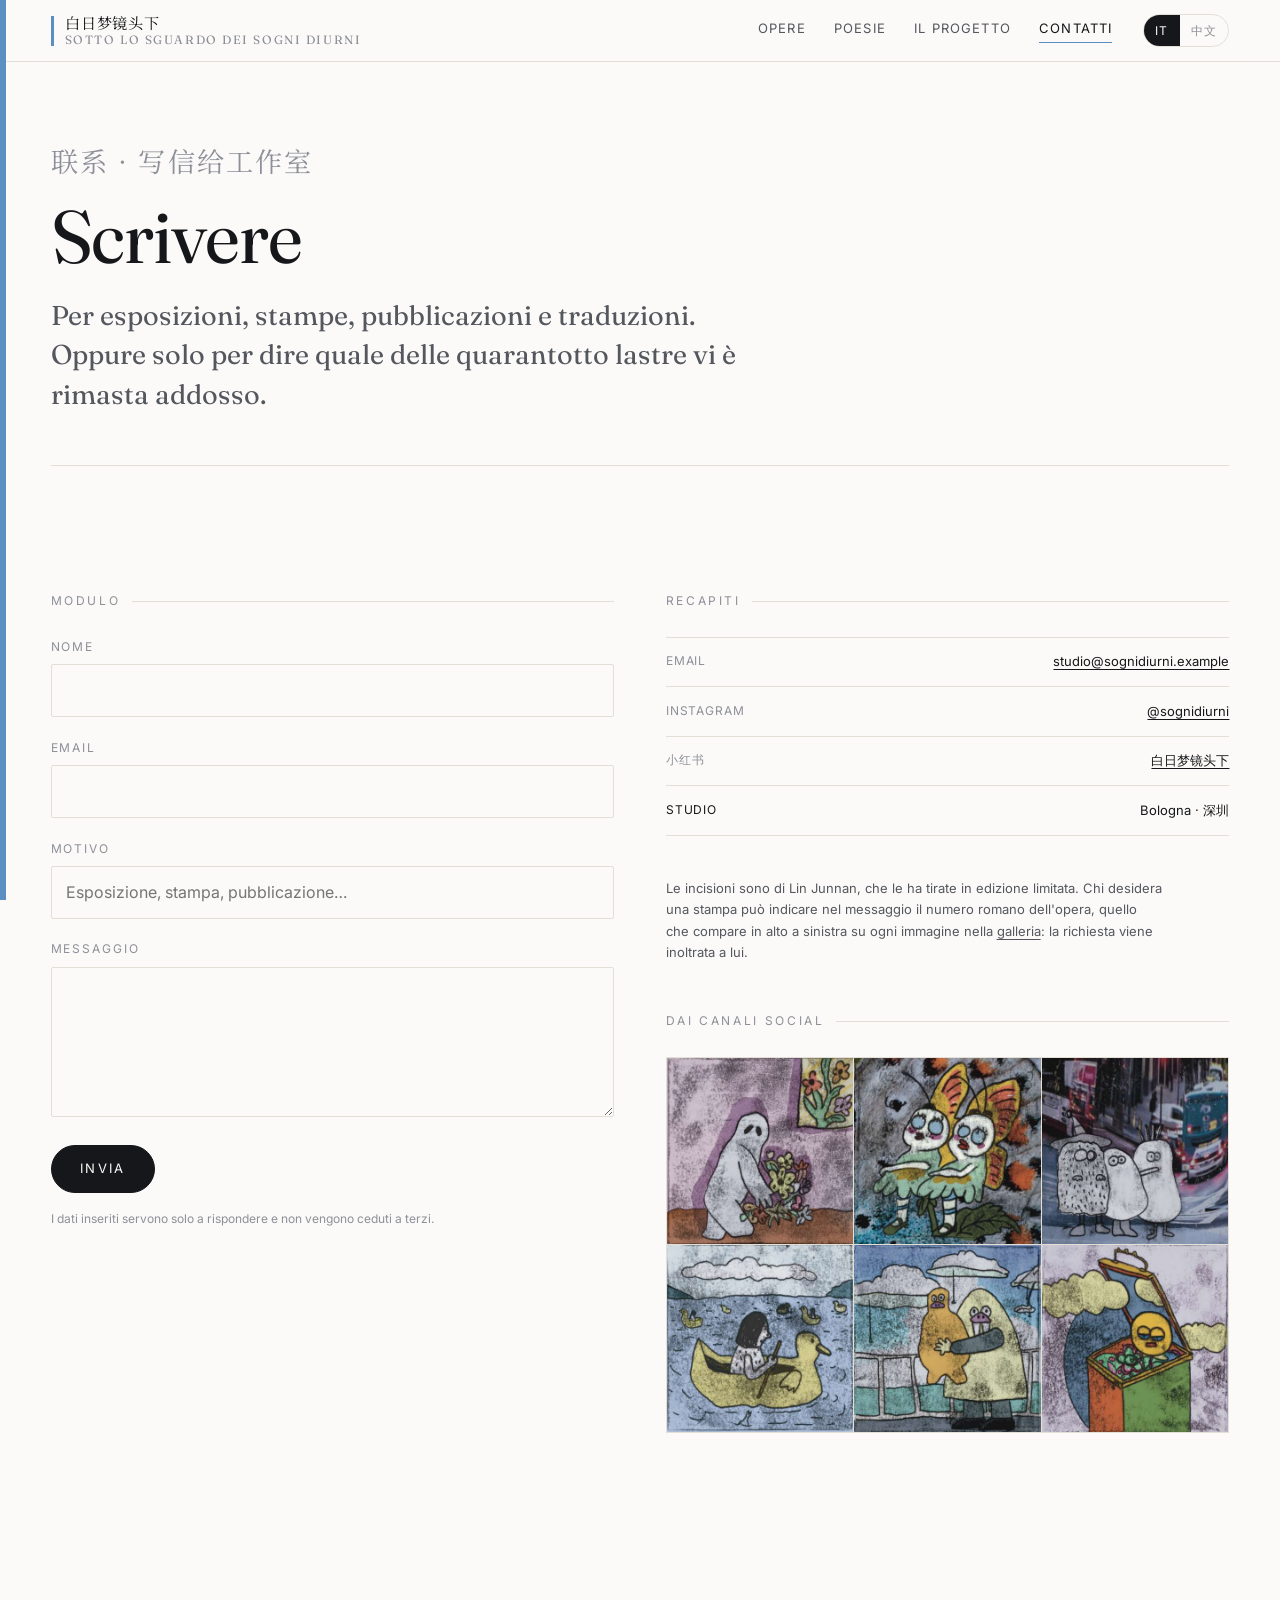
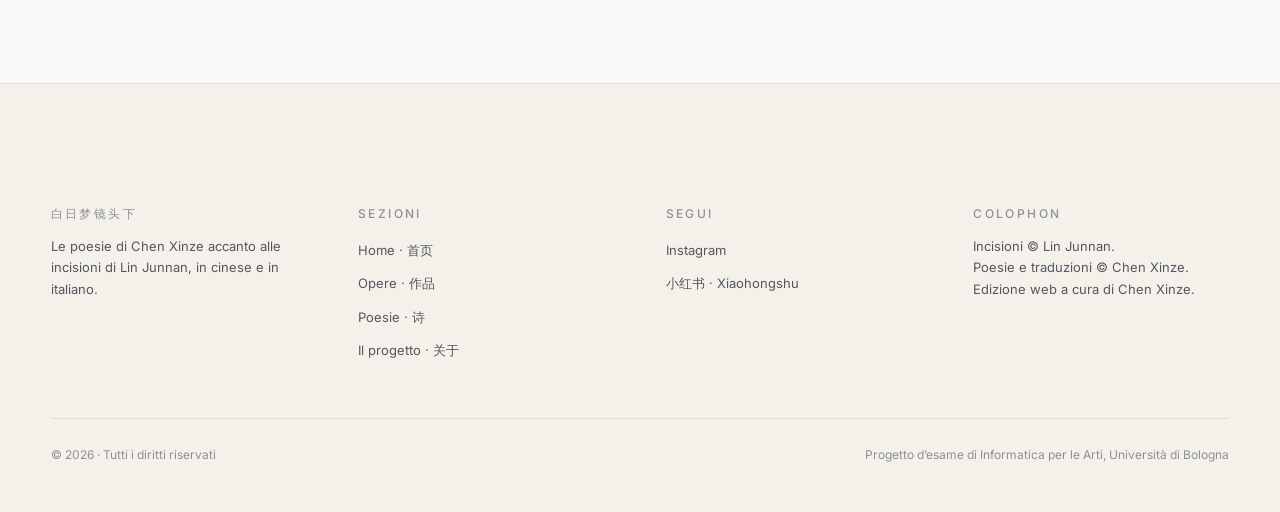
==== contatti.html @ 0dae88e7 "Sotto lo sguardo dei sogni diurni: edizione web bilingue 48 incisioni di Lin Junnan accostate a 4 po" ====
<!DOCTYPE html>
<html lang="it" data-lang="it">
<head>
<meta charset="utf-8">
<meta name="viewport" content="width=device-width, initial-scale=1">

<!-- FASE DI REVISIONE: impedisce ai motori di ricerca di indicizzare il sito.
     DA RIMUOVERE alla pubblicazione definitiva, insieme al Disallow in robots.txt. -->
<meta name="robots" content="noindex, nofollow">

<title>Contatti, social e richieste di stampa | Sotto lo sguardo dei sogni diurni</title>
<meta name="description" content="Come scrivere a Chen Xinze, che cura questa edizione: richieste per esposizioni, pubblicazioni e traduzioni, e inoltro delle richieste sulle stampe a Lin Junnan.">
<meta name="keywords" content="contatti artista, stampe d'arte, esposizione incisioni, Chen Xinze, Lin Junnan, collaborazioni editoriali">
<link rel="canonical" href="https://youtrustshop-dot.github.io/sogni-diurni/contatti.html">

<meta property="og:type" content="website">
<meta property="og:title" content="Contatti · Sotto lo sguardo dei sogni diurni">
<meta property="og:description" content="Scrivere per esposizioni, stampe, pubblicazioni e traduzioni.">
<meta property="og:image" content="https://youtrustshop-dot.github.io/sogni-diurni/assets/og-cover.jpg">
<meta property="og:url" content="https://youtrustshop-dot.github.io/sogni-diurni/contatti.html">
<meta name="twitter:card" content="summary_large_image">

<script type="application/ld+json">
{
  "@context": "https://schema.org",
  "@type": "ContactPage",
  "name": "Contatti",
  "url": "https://youtrustshop-dot.github.io/sogni-diurni/contatti.html",
  "isPartOf": { "@id": "https://youtrustshop-dot.github.io/sogni-diurni/#sito" },
  "mainEntity": {
    "@type": "Person",
    "name": "Chen Xinze",
    "email": "mailto:studio@sognidiurni.example",
    "sameAs": [
      "https://www.instagram.com/",
      "https://www.xiaohongshu.com/"
    ]
  }
}
</script>

<link rel="preconnect" href="https://fonts.googleapis.com">
<link rel="preconnect" href="https://fonts.gstatic.com" crossorigin>
<link rel="stylesheet" href="https://fonts.googleapis.com/css2?family=Fraunces:ital,opsz,wght@0,9..144,300..600;1,9..144,300..500&family=Inter:wght@400;500&family=Noto+Serif+SC:wght@400;500;600&display=swap">
<link rel="stylesheet" href="css/style.css">
<link rel="icon" href="assets/og-cover.jpg" type="image/jpeg">
</head>

<body>
<a class="skip" href="#main">Salta al contenuto</a>

<header class="site-head">
  <div class="site-head__in">
    <a class="brand" href="index.html">
      <span class="brand__mark" aria-hidden="true"></span>
      <span>
        <span class="brand__zh">白日梦镜头下</span>
        <span class="brand__it">Sotto lo sguardo dei sogni diurni</span>
      </span>
    </a>
    <nav class="nav" data-nav aria-label="Navigazione principale">
      <a href="opere.html"><span class="i18n" lang="it">Opere</span><span class="i18n" lang="zh">作品</span></a>
      <a href="poesie.html"><span class="i18n" lang="it">Poesie</span><span class="i18n" lang="zh">诗</span></a>
      <a href="progetto.html"><span class="i18n" lang="it">Il progetto</span><span class="i18n" lang="zh">关于</span></a>
      <a href="contatti.html" aria-current="page"><span class="i18n" lang="it">Contatti</span><span class="i18n" lang="zh">联系</span></a>
    </nav>
    <div class="lang-switch" role="group" aria-label="Lingua del sito">
      <button type="button" data-lang-btn="it" aria-pressed="true">IT</button>
      <button type="button" data-lang-btn="zh" aria-pressed="false">中文</button>
    </div>
    <button class="burger" data-burger type="button" aria-expanded="false" aria-label="Apri il menu">Menu</button>
  </div>
</header>

<main id="main">
<div class="wrap">

  <section class="page-head">
    <p class="han">联系 · 写信给工作室</p>
    <h1><span class="i18n" lang="it">Scrivere</span><span class="i18n" lang="zh">联系</span></h1>
    <p class="lede">
      <span class="i18n" lang="it">Per esposizioni, stampe, pubblicazioni e traduzioni. Oppure solo per dire quale delle quarantotto lastre vi è rimasta addosso.</span>
      <span class="i18n" lang="zh">关于展览、版画、出版与翻译。也可以只是想说，四十八幅中的哪一幅留在了你身上。</span>
    </p>
  </section>

  <hr class="rule">

  <div class="contact-grid">

    <!-- --- Modulo --- -->
    <section>
      <p class="eyebrow"><span class="i18n" lang="it">Modulo</span><span class="i18n" lang="zh">表单</span></p>

      <!-- Il modulo è pronto per essere collegato a un servizio di
           inoltro (Formspree, Netlify Forms, Web3Forms): basta
           sostituire l'attributo action qui sotto. Finché non è
           collegato, il pulsante non invia nulla. -->
      <form action="#" method="post" novalidate>
        <label class="field">
          <span><span class="i18n" lang="it">Nome</span><span class="i18n" lang="zh">姓名</span></span>
          <input type="text" name="nome" autocomplete="name" required>
        </label>
        <label class="field">
          <span>Email</span>
          <input type="email" name="email" autocomplete="email" required>
        </label>
        <label class="field">
          <span><span class="i18n" lang="it">Motivo</span><span class="i18n" lang="zh">事由</span></span>
          <input type="text" name="motivo" list="motivi" placeholder="Esposizione, stampa, pubblicazione…">
          <datalist id="motivi">
            <option value="Esposizione"></option>
            <option value="Acquisto di una stampa"></option>
            <option value="Pubblicazione"></option>
            <option value="Traduzione"></option>
          </datalist>
        </label>
        <label class="field">
          <span><span class="i18n" lang="it">Messaggio</span><span class="i18n" lang="zh">留言</span></span>
          <textarea name="messaggio" required></textarea>
        </label>
        <button class="btn" type="submit">
          <span class="i18n" lang="it">Invia</span><span class="i18n" lang="zh">发送</span>
        </button>
        <p style="font-size:var(--t-xs);color:var(--ink-3);margin-top:1rem">
          <span class="i18n" lang="it">I dati inseriti servono solo a rispondere e non vengono ceduti a terzi.</span>
          <span class="i18n" lang="zh">所填信息仅用于回复，不会转让给第三方。</span>
        </p>
      </form>
    </section>

    <!-- --- Recapiti --- -->
    <section>
      <p class="eyebrow"><span class="i18n" lang="it">Recapiti</span><span class="i18n" lang="zh">联系方式</span></p>
      <ul class="facts">
        <li><b>Email</b><span><a href="mailto:studio@sognidiurni.example">studio@sognidiurni.example</a></span></li>
        <li><b>Instagram</b><span><a href="https://www.instagram.com/" rel="me noopener" target="_blank">@sognidiurni</a></span></li>
        <li><b>小红书</b><span><a href="https://www.xiaohongshu.com/" rel="me noopener" target="_blank">白日梦镜头下</a></span></li>
        <li><b><span class="i18n" lang="it">Studio</span><span class="i18n" lang="zh">工作室</span></b><span>Bologna · 深圳</span></li>
      </ul>

      <div class="prose" style="margin-top:2.6rem;font-size:var(--t-sm)">
        <p class="i18n" lang="it">Le incisioni sono di Lin Junnan, che le ha tirate in edizione limitata. Chi desidera una stampa può indicare nel messaggio il numero romano dell'opera, quello che compare in alto a sinistra su ogni immagine nella <a href="opere.html">galleria</a>: la richiesta viene inoltrata a lui.</p>
        <p class="i18n" lang="zh">版画由 Lin Junnan 限量印制。若想收藏某一幅，请在留言中写明作品的罗马数字编号，编号出现在<a href="opere.html">作品页</a>每张图片的左上角，我们会把请求转达给他。</p>
      </div>

      <p class="eyebrow" style="margin-top:3rem"><span class="i18n" lang="it">Dai canali social</span><span class="i18n" lang="zh">社交账号</span></p>
      <!-- Selezione di immagini pubblicate sui canali social del progetto.
           Sostituibile in qualsiasi momento con l'incorporamento
           ufficiale di Instagram o con un widget di terze parti. -->
      <div class="social-feed">
        <a href="https://www.instagram.com/" rel="noopener" target="_blank" aria-label="Post: Il fantasma con i fiori">
          <img src="assets/opere/opera-47.jpg" width="420" height="420" loading="lazy" decoding="async" alt="Un fantasma bianco con cappuccio viola raccoglie fiori in una stanza rosa."></a>
        <a href="https://www.instagram.com/" rel="noopener" target="_blank" aria-label="Post: Le farfalle">
          <img src="assets/opere/opera-29.jpg" width="420" height="420" loading="lazy" decoding="async" alt="Due creature bianche con grandi ali di farfalla arancioni si abbracciano."></a>
        <a href="https://www.instagram.com/" rel="noopener" target="_blank" aria-label="Post: Tre in città">
          <img src="assets/opere/opera-42.jpg" width="420" height="420" loading="lazy" decoding="async" alt="Tre figure bianche ferme al bordo di una strada trafficata."></a>
        <a href="https://www.instagram.com/" rel="noopener" target="_blank" aria-label="Post: La barca-papera">
          <img src="assets/opere/opera-22.jpg" width="420" height="420" loading="lazy" decoding="async" alt="Una bambina rema dentro una barca a forma di papera gialla."></a>
        <a href="https://www.instagram.com/" rel="noopener" target="_blank" aria-label="Post: Sotto la pioggia, insieme">
          <img src="assets/opere/opera-31.jpg" width="420" height="420" loading="lazy" decoding="async" alt="Due figure incappucciate camminano abbracciate sotto la pioggia."></a>
        <a href="https://www.instagram.com/" rel="noopener" target="_blank" aria-label="Post: Il sole nella valigia">
          <img src="assets/opere/opera-23.jpg" width="420" height="420" loading="lazy" decoding="async" alt="Un sole giallo dagli occhi chiusi dentro una cassetta aperta."></a>
      </div>
    </section>

  </div>
</div>
</main>

<footer class="site-foot">
  <div class="wrap">
    <div class="foot-grid">
      <div>
        <h3>白日梦镜头下</h3>
        <p style="font-size:var(--t-sm);color:var(--ink-2);max-width:32ch">
          <span class="i18n" lang="it">Le poesie di Chen Xinze accanto alle incisioni di Lin Junnan, in cinese e in italiano.</span>
          <span class="i18n" lang="zh">Chen Xinze 的诗与 Lin Junnan 的版画并置，中文与意大利文对照。</span>
        </p>
      </div>
      <div>
        <h3><span class="i18n" lang="it">Sezioni</span><span class="i18n" lang="zh">栏目</span></h3>
        <ul>
          <li><a href="index.html">Home · 首页</a></li>
          <li><a href="opere.html">Opere · 作品</a></li>
          <li><a href="poesie.html">Poesie · 诗</a></li>
          <li><a href="progetto.html">Il progetto · 关于</a></li>
        </ul>
      </div>
      <div>
        <h3><span class="i18n" lang="it">Segui</span><span class="i18n" lang="zh">关注</span></h3>
        <ul>
          <li><a href="https://www.instagram.com/" rel="me noopener" target="_blank">Instagram</a></li>
          <li><a href="https://www.xiaohongshu.com/" rel="me noopener" target="_blank">小红书 · Xiaohongshu</a></li>
        </ul>
      </div>
      <div>
        <!-- CREDITI: le incisioni sono di Lin Junnan, le poesie e le traduzioni di Chen Xinze,
             che cura anche l'edizione web. Da aggiungere quando disponibili:
             i caratteri cinesi del nome e l'eventuale forma «Salvatore Chen». -->
        <h3><span class="i18n" lang="it">Colophon</span><span class="i18n" lang="zh">版权</span></h3>
        <p style="font-size:var(--t-sm);color:var(--ink-2)">
          <span class="i18n" lang="it">Incisioni © Lin Junnan.<br>Poesie e traduzioni © Chen Xinze.<br>Edizione web a cura di Chen Xinze.</span>
          <span class="i18n" lang="zh">版画 © Lin Junnan。<br>诗与意大利文译文 © Chen Xinze。<br>网页版编辑：Chen Xinze。</span>
        </p>
      </div>
    </div>
    <div class="foot-bottom">
      <span>© <span data-anno>2026</span> · <span class="i18n" lang="it">Tutti i diritti riservati</span><span class="i18n" lang="zh">版权所有</span></span>
      <span><span class="i18n" lang="it">Progetto d&rsquo;esame di Informatica per le Arti, Università di Bologna</span><span class="i18n" lang="zh">课程作业 · 博洛尼亚大学</span></span>
    </div>
  </div>
</footer>

<script src="js/site.js"></script>
</body>
</html>
---- css/style.css ----
/* =============================================================
   SOTTO LO SGUARDO DEI SOGNI DIURNI · 白日梦镜头下
   Foglio di stile unico del sito.
   Struttura del file:
     01. Token di progetto (colori, tipografia, spazi)
     02. Reset e impostazioni di base
     03. Utility e accessibilità
     04. Testata, navigazione, piè di pagina
     05. Componenti editoriali (hero, sezioni, didascalie)
     06. Galleria delle opere + lightbox
     07. Poesie bilingui
     08. Pagine di testo (progetto, contatti)
     09. Animazioni di ingresso
     10. Adattamento a schermi piccoli e stampa
   ============================================================= */


/* -------------------------------------------------------------
   01. TOKEN DI PROGETTO
   Il sito è un "museo bianco": la carta e l'inchiostro sono neutri,
   l'unico colore forte è il blu della costa del libro originale.
   Tutto il colore rimanente arriva dalle opere.
   ------------------------------------------------------------- */
:root {
  color-scheme: light;

  /* Colore */
  --paper:      #FBFAF8;   /* fondo carta */
  --paper-warm: #F4F1EA;   /* fondo secondario, fasce */
  --paper-deep: #ECE8DF;   /* fondo terziario */
  --ink:        #16171A;   /* testo principale */
  --ink-2:      #54575E;   /* testo secondario */
  --ink-3:      #8D9098;   /* metadati, numerazione */
  --line:       #E3DFD6;   /* filetti tipografici */
  --spine:      #5B8FC1;   /* blu della costa del libro */
  --spine-deep: #3F6E9C;

  /* Tipografia */
  --font-display: "Fraunces", "Iowan Old Style", Georgia, serif;
  --font-text:    "Inter", -apple-system, BlinkMacSystemFont, "Segoe UI", sans-serif;
  --font-han:     "Noto Serif SC", "Songti SC", "SimSun", serif;

  /* Scala tipografica fluida */
  --t-xs:   0.75rem;
  --t-sm:   0.8125rem;
  --t-base: 1rem;
  --t-md:   clamp(1.05rem, 0.98rem + 0.35vw, 1.2rem);
  --t-lg:   clamp(1.3rem,  1.15rem + 0.7vw,  1.7rem);
  --t-xl:   clamp(1.8rem,  1.4rem  + 1.9vw,  2.9rem);
  --t-2xl:  clamp(2.4rem,  1.6rem  + 3.8vw,  5rem);
  --t-3xl:  clamp(3rem,    1.6rem  + 6.4vw,  7.5rem);

  /* Spazio */
  --gap:      clamp(1rem, 0.6rem + 1.6vw, 2rem);
  --band:     clamp(4.5rem, 3rem + 6vw, 9rem);   /* aria verticale fra sezioni */
  --page-pad: clamp(1.25rem, 0.6rem + 3.2vw, 4.5rem);
  --measure:  62ch;                               /* larghezza di lettura */
  --max:      1360px;

  /* Movimento */
  --ease: cubic-bezier(0.22, 0.61, 0.36, 1);
}


/* -------------------------------------------------------------
   02. RESET E BASE
   ------------------------------------------------------------- */
*, *::before, *::after { box-sizing: border-box; }

html { -webkit-text-size-adjust: 100%; scroll-behavior: smooth; }

body {
  margin: 0;
  background: var(--paper);
  color: var(--ink);
  font-family: var(--font-text);
  font-size: var(--t-base);
  line-height: 1.65;
  font-feature-settings: "kern", "liga";
  -webkit-font-smoothing: antialiased;
  overflow-x: hidden;
}

/* La "costa": filetto blu verticale sul bordo sinistro della pagina,
   citazione diretta della copertina del libro stampato. */
body::before {
  content: "";
  position: fixed;
  inset: 0 auto 0 0;
  width: 6px;
  background: var(--spine);
  z-index: 60;
  pointer-events: none;
}

img { max-width: 100%; height: auto; display: block; }

h1, h2, h3, h4 {
  font-family: var(--font-display);
  font-weight: 400;
  line-height: 1.08;
  letter-spacing: -0.015em;
  margin: 0;
  text-wrap: balance;
}

p { margin: 0 0 1.1em; }
p:last-child { margin-bottom: 0; }

a { color: inherit; text-decoration-thickness: 1px; text-underline-offset: 0.22em; }

:focus-visible {
  outline: 2px solid var(--spine);
  outline-offset: 3px;
  border-radius: 2px;
}

::selection { background: var(--spine); color: #fff; }


/* -------------------------------------------------------------
   03. UTILITY E ACCESSIBILITÀ
   ------------------------------------------------------------- */
.wrap { max-width: var(--max); margin-inline: auto; padding-inline: var(--page-pad); }
.wrap--narrow { max-width: 860px; }

.skip {
  position: absolute; left: -9999px; top: 0; z-index: 200;
  background: var(--ink); color: var(--paper);
  padding: 0.7rem 1.1rem; font-size: var(--t-sm);
}
.skip:focus { left: 1rem; top: 1rem; }

.sr-only {
  position: absolute; width: 1px; height: 1px;
  padding: 0; margin: -1px; overflow: hidden;
  clip: rect(0 0 0 0); white-space: nowrap; border: 0;
}

/* Sistema bilingue: entrambe le lingue sono presenti nel DOM
   (quindi indicizzabili); il commutatore mostra una sola versione
   dei testi di servizio. Le poesie restano sempre bilingui. */
html[data-lang="it"] .i18n[lang="zh"] { display: none; }
html[data-lang="zh"] .i18n[lang="it"] { display: none; }
.i18n[lang="zh"] { font-family: var(--font-han); letter-spacing: 0.02em; }

/* Occhiello di sezione: piccolo, maiuscoletto, con filetto */
.eyebrow {
  display: flex; align-items: center; gap: 0.7rem;
  font-size: var(--t-xs);
  letter-spacing: 0.22em;
  text-transform: uppercase;
  color: var(--ink-3);
  margin: 0 0 1.6rem;
}
.eyebrow::after {
  content: ""; flex: 1; height: 1px; background: var(--line);
}

.lede {
  font-family: var(--font-display);
  font-size: var(--t-lg);
  line-height: 1.45;
  color: var(--ink-2);
  max-width: 40ch;
}

.rule { height: 1px; background: var(--line); border: 0; margin: 0; }


/* -------------------------------------------------------------
   04. TESTATA, NAVIGAZIONE, PIÈ DI PAGINA
   ------------------------------------------------------------- */
.site-head {
  position: sticky; top: 0; z-index: 50;
  background: color-mix(in srgb, var(--paper) 88%, transparent);
  backdrop-filter: blur(14px);
  -webkit-backdrop-filter: blur(14px);
  border-bottom: 1px solid var(--line);
}
.site-head__in {
  max-width: var(--max); margin-inline: auto;
  padding: 0.85rem var(--page-pad);
  display: flex; align-items: center; gap: var(--gap);
}

.brand { display: flex; align-items: center; gap: 0.7rem; text-decoration: none; margin-right: auto; }
.brand__mark { width: 3px; height: 30px; background: var(--spine); flex: none; }
.brand__zh {
  display: block; font-family: var(--font-han); font-size: 0.95rem;
  letter-spacing: 0.06em; line-height: 1.2;
}
.brand__it {
  display: block; font-family: var(--font-display);
  font-size: var(--t-xs); letter-spacing: 0.13em;
  text-transform: uppercase; color: var(--ink-3); line-height: 1.3;
}

.nav { display: flex; align-items: center; gap: clamp(1rem, 2.2vw, 2.1rem); }
.nav a {
  font-size: var(--t-sm); letter-spacing: 0.09em; text-transform: uppercase;
  text-decoration: none; color: var(--ink-2);
  padding-bottom: 3px; border-bottom: 1px solid transparent;
  transition: color 0.25s var(--ease), border-color 0.25s var(--ease);
}
.nav a:hover { color: var(--ink); border-bottom-color: var(--ink); }
.nav a[aria-current="page"] { color: var(--ink); border-bottom-color: var(--spine); }

.lang-switch {
  display: flex; border: 1px solid var(--line); border-radius: 999px; overflow: hidden;
}
.lang-switch button {
  font: inherit; font-size: var(--t-xs); letter-spacing: 0.08em;
  background: none; border: 0; cursor: pointer;
  padding: 0.34rem 0.72rem; color: var(--ink-3);
  transition: background 0.2s var(--ease), color 0.2s var(--ease);
}
.lang-switch button[aria-pressed="true"] { background: var(--ink); color: var(--paper); }

.burger {
  display: none; background: none; border: 1px solid var(--line);
  border-radius: 999px; padding: 0.45rem 0.8rem; cursor: pointer;
  font: inherit; font-size: var(--t-xs); letter-spacing: 0.1em; text-transform: uppercase;
}

.site-foot {
  border-top: 1px solid var(--line);
  background: var(--paper-warm);
  padding-block: var(--band) 3rem;
  margin-top: var(--band);
}
.foot-grid {
  display: grid; gap: var(--gap) clamp(1.5rem, 4vw, 4rem);
  grid-template-columns: repeat(auto-fit, minmax(210px, 1fr));
  padding-bottom: 3rem;
}
.foot-grid h3 {
  font-family: var(--font-text); font-size: var(--t-xs);
  letter-spacing: 0.2em; text-transform: uppercase; color: var(--ink-3);
  margin-bottom: 0.9rem; font-weight: 500;
}
.foot-grid ul { list-style: none; margin: 0; padding: 0; }
.foot-grid li { margin-bottom: 0.45rem; }
.foot-grid a { font-size: var(--t-sm); color: var(--ink-2); text-decoration: none; }
.foot-grid a:hover { color: var(--ink); text-decoration: underline; }
.foot-bottom {
  border-top: 1px solid var(--line); padding-top: 1.6rem;
  display: flex; flex-wrap: wrap; gap: 1rem 2rem; justify-content: space-between;
  font-size: var(--t-xs); color: var(--ink-3);
}


/* -------------------------------------------------------------
   05. COMPONENTI EDITORIALI
   ------------------------------------------------------------- */

/* --- Frontespizio della home: riproduce l'impaginato del libro --- */
.hero { padding-block: clamp(3rem, 6vw, 7rem) var(--band); text-align: center; }
.hero__zh {
  font-family: var(--font-han);
  font-size: var(--t-3xl);
  font-weight: 500;
  letter-spacing: 0.06em;
  line-height: 1;
  margin-bottom: clamp(1.2rem, 2.5vw, 2rem);
}
.hero__plate {
  width: min(340px, 62vw); margin-inline: auto;
  border: 1px solid var(--line);
  box-shadow: 0 18px 50px -30px rgba(20,22,26,0.55);
}
.hero__it {
  font-family: var(--font-display);
  font-size: var(--t-lg);
  letter-spacing: 0.16em;
  text-transform: uppercase;
  margin-top: clamp(1.6rem, 3vw, 2.6rem);
}
.hero__author {
  font-size: var(--t-sm); letter-spacing: 0.28em; text-transform: uppercase;
  color: var(--ink-3); margin-top: 0.9rem;
}
.hero__meta {
  display: flex; flex-wrap: wrap; justify-content: center;
  gap: 0.6rem 1.4rem; margin-top: 2.4rem;
  font-size: var(--t-xs); letter-spacing: 0.15em; text-transform: uppercase; color: var(--ink-3);
}
.hero__meta span { display: inline-flex; align-items: center; gap: 1.4rem; }
.hero__meta span + span::before { content: "·"; }

/* --- Intestazione delle pagine interne --- */
.page-head { padding-block: clamp(3rem, 6vw, 6rem) clamp(2rem, 4vw, 3.5rem); }
.page-head h1 { font-size: var(--t-2xl); margin-bottom: 1.2rem; }
.page-head .han {
  font-family: var(--font-han); font-size: var(--t-lg);
  color: var(--ink-3); letter-spacing: 0.08em; margin-bottom: 0.8rem;
}

/* --- Sezione generica --- */
.section { padding-block: var(--band); }
.section--warm { background: var(--paper-warm); border-block: 1px solid var(--line); }

/* --- Manifesto: testo lungo in colonna stretta --- */
.prose { max-width: var(--measure); font-size: var(--t-md); color: var(--ink-2); }
.prose strong { color: var(--ink); font-weight: 600; }
.prose h2 { font-size: var(--t-xl); color: var(--ink); margin: 2.6rem 0 1rem; }
.prose h3 { font-size: var(--t-lg); color: var(--ink); margin: 2.2rem 0 0.7rem; }
.prose ul { padding-left: 1.1rem; margin: 0 0 1.2em; }
.prose li { margin-bottom: 0.45rem; }
.prose .first::first-letter {
  font-family: var(--font-display); float: left;
  font-size: 3.6em; line-height: 0.78; padding: 0.06em 0.1em 0 0; color: var(--ink);
}

/* --- Tre porte d'ingresso in home --- */
.doors { display: grid; gap: 1px; background: var(--line); border-block: 1px solid var(--line); }
@media (min-width: 800px) { .doors { grid-template-columns: repeat(3, 1fr); } }
.door {
  background: var(--paper); padding: clamp(1.8rem, 3.4vw, 3rem);
  text-decoration: none; display: flex; flex-direction: column; gap: 0.8rem;
  min-height: 260px; transition: background 0.35s var(--ease);
}
.door:hover { background: var(--paper-warm); }
.door__num { font-size: var(--t-xs); letter-spacing: 0.2em; color: var(--ink-3); }
.door h3 { font-size: var(--t-lg); }
.door p { font-size: var(--t-sm); color: var(--ink-2); margin: 0; }
.door__go {
  margin-top: auto; font-size: var(--t-xs); letter-spacing: 0.18em;
  text-transform: uppercase; color: var(--spine-deep);
}
.door:hover .door__go { text-decoration: underline; }

/* --- Striscia di anteprima opere in home --- */
.strip { display: grid; grid-template-columns: repeat(6, 1fr); gap: 1px; background: var(--line); }
.strip img { width: 100%; aspect-ratio: 1; object-fit: cover; background: var(--paper); }
@media (max-width: 700px) { .strip { grid-template-columns: repeat(3, 1fr); } }


/* -------------------------------------------------------------
   06. GALLERIA + LIGHTBOX
   ------------------------------------------------------------- */
.gallery-bar {
  display: flex; flex-wrap: wrap; align-items: center; gap: 0.9rem;
  padding-block: 1.1rem; border-block: 1px solid var(--line);
  font-size: var(--t-xs); letter-spacing: 0.14em; text-transform: uppercase; color: var(--ink-3);
  position: sticky; top: 62px; background: var(--paper); z-index: 20;
}
.gallery-bar__count { margin-left: auto; font-variant-numeric: tabular-nums; }
.view-toggle { display: flex; gap: 0.4rem; }
.view-toggle button {
  font: inherit; font-size: var(--t-xs); letter-spacing: 0.12em; text-transform: uppercase;
  background: none; border: 1px solid var(--line); border-radius: 999px;
  padding: 0.3rem 0.8rem; cursor: pointer; color: var(--ink-3);
  transition: all 0.22s var(--ease);
}
.view-toggle button[aria-pressed="true"] { background: var(--ink); color: var(--paper); border-color: var(--ink); }

.grid {
  display: grid;
  grid-template-columns: repeat(auto-fill, minmax(230px, 1fr));
  gap: clamp(1.4rem, 2.6vw, 3rem);
  padding-block: clamp(2rem, 4vw, 3.5rem);
}
.grid--large { grid-template-columns: repeat(auto-fill, minmax(340px, 1fr)); }

.plate {
  background: none; border: 0; padding: 0; margin: 0;
  font: inherit; text-align: left; cursor: pointer; display: block; width: 100%;
}
.plate__frame {
  display: block;
  position: relative; overflow: hidden;
  border: 1px solid var(--line); background: var(--paper-warm);
  aspect-ratio: 1;
}
.plate__frame img {
  width: 100%; height: 100%; object-fit: cover;
  transition: transform 0.7s var(--ease), filter 0.5s var(--ease);
}
.plate:hover .plate__frame img,
.plate:focus-visible .plate__frame img { transform: scale(1.04); }
.plate__num {
  position: absolute; top: 0; left: 0;
  background: var(--paper); border-right: 1px solid var(--line); border-bottom: 1px solid var(--line);
  padding: 0.25rem 0.55rem;
  font-size: var(--t-xs); letter-spacing: 0.1em; color: var(--ink-3);
  font-variant-numeric: tabular-nums;
}
.plate__cap { display: block; padding-top: 0.75rem; }
.plate__cap b {
  display: block; font-family: var(--font-display); font-weight: 400;
  font-size: 1.02rem; letter-spacing: -0.005em;
}
.plate__cap span {
  display: block; font-family: var(--font-han);
  font-size: var(--t-sm); color: var(--ink-3); margin-top: 0.2rem;
}

/* Lightbox */
.lb {
  position: fixed; inset: 0; z-index: 100;
  background: color-mix(in srgb, var(--paper) 97%, var(--ink));
  display: grid; grid-template-rows: auto 1fr auto;
  opacity: 0; visibility: hidden; transition: opacity 0.3s var(--ease), visibility 0.3s;
}
.lb[data-open="true"] { opacity: 1; visibility: visible; }
.lb__top {
  display: flex; align-items: center; gap: 1rem;
  padding: 1rem var(--page-pad); border-bottom: 1px solid var(--line);
  font-size: var(--t-xs); letter-spacing: 0.16em; text-transform: uppercase; color: var(--ink-3);
}
.lb__close {
  margin-left: auto; background: none; border: 1px solid var(--line);
  border-radius: 999px; padding: 0.4rem 0.9rem; cursor: pointer;
  font: inherit; font-size: var(--t-xs); letter-spacing: 0.14em; text-transform: uppercase;
}
.lb__close:hover { background: var(--ink); color: var(--paper); border-color: var(--ink); }
.lb__stage {
  display: grid; place-items: center; padding: clamp(1rem, 3vw, 2.5rem); min-height: 0;
}
.lb__stage img {
  max-width: min(560px, 88vw); max-height: 100%;
  width: auto; border: 1px solid var(--line);
  box-shadow: 0 30px 70px -45px rgba(20,22,26,0.6);
  background: var(--paper);
}
.lb__bottom {
  display: flex; align-items: center; gap: 1rem;
  padding: 1.1rem var(--page-pad) 1.5rem; border-top: 1px solid var(--line);
}
.lb__cap { min-width: 0; }
.lb__cap b { display: block; font-family: var(--font-display); font-weight: 400; font-size: var(--t-md); }
.lb__cap span { display: block; font-family: var(--font-han); font-size: var(--t-sm); color: var(--ink-3); }
.lb__nav { margin-left: auto; display: flex; gap: 0.5rem; flex: none; }
.lb__nav button {
  background: none; border: 1px solid var(--line); border-radius: 999px;
  width: 44px; height: 44px; cursor: pointer; font-size: 1rem; color: var(--ink);
  transition: all 0.22s var(--ease);
}
.lb__nav button:hover { background: var(--ink); color: var(--paper); border-color: var(--ink); }
body.lb-open { overflow: hidden; }


/* -------------------------------------------------------------
   07. POESIE BILINGUI
   ------------------------------------------------------------- */
/* Avviso temporaneo: segnala che alcune traduzioni sono ancora
   una prima stesura. Da rimuovere insieme al blocco HTML quando
   la revisione dell'autore è completa. */
.draft-note {
  display: block;
  margin-top: 1.5rem;
  padding: 0.9rem 1.1rem;
  border-left: 2px solid var(--spine);
  background: var(--paper-warm);
  font-size: var(--t-sm);
  color: var(--ink-2);
}
.draft-note strong { color: var(--ink); }

.poem {
  padding-block: var(--band);
  border-top: 1px solid var(--line);
}
.poem__head { margin-bottom: clamp(1.8rem, 3.5vw, 3rem); }
.poem__zh-title {
  font-family: var(--font-han); font-size: var(--t-xl); font-weight: 500;
  letter-spacing: 0.08em; line-height: 1.2;
}
.poem__it-title {
  font-family: var(--font-display); font-size: var(--t-lg);
  color: var(--ink-2); margin-top: 0.35rem; font-style: italic;
}
.poem__date {
  font-size: var(--t-xs); letter-spacing: 0.18em; text-transform: uppercase;
  color: var(--ink-3); margin-top: 0.9rem; font-variant-numeric: tabular-nums;
}
.poem__body {
  display: grid; gap: clamp(2rem, 4vw, 4.5rem);
  align-items: start;
}
@media (min-width: 900px) {
  .poem__body { grid-template-columns: 1fr 1fr; }
  .poem--plate .poem__body { grid-template-columns: 1fr 1fr 300px; }
}
.verse { font-size: var(--t-md); line-height: 2.05; white-space: pre-line; }
.verse--zh {
  font-family: var(--font-han); letter-spacing: 0.05em; color: var(--ink);
}
.verse--it {
  font-family: var(--font-display); color: var(--ink-2); font-size: var(--t-md); line-height: 1.95;
}
.verse__label {
  display: block; font-family: var(--font-text);
  font-size: var(--t-xs); letter-spacing: 0.2em; text-transform: uppercase;
  color: var(--ink-3); margin-bottom: 1.2rem; white-space: normal;
}
.poem__plate figure { margin: 0; }
.poem__plate img { border: 1px solid var(--line); }
.poem__plate figcaption {
  font-size: var(--t-xs); color: var(--ink-3); margin-top: 0.6rem; line-height: 1.5;
}


/* -------------------------------------------------------------
   08. PAGINE DI TESTO
   ------------------------------------------------------------- */
.split {
  display: grid; gap: clamp(2rem, 5vw, 5rem);
  padding-block: var(--band);
}
@media (min-width: 900px) { .split { grid-template-columns: 300px 1fr; } }
.split__aside {
  font-size: var(--t-sm); color: var(--ink-3); line-height: 1.7;
}
.split__aside h2 {
  font-family: var(--font-text); font-size: var(--t-xs);
  letter-spacing: 0.2em; text-transform: uppercase; color: var(--ink-3);
  margin-bottom: 1rem; font-weight: 500;
}

.facts { list-style: none; margin: 0; padding: 0; border-top: 1px solid var(--line); }
.facts li {
  display: flex; gap: 1rem; justify-content: space-between;
  padding: 0.85rem 0; border-bottom: 1px solid var(--line);
  font-size: var(--t-sm);
}
.facts dt, .facts b { color: var(--ink-3); font-weight: 400; letter-spacing: 0.08em; text-transform: uppercase; font-size: var(--t-xs); flex: none; }
.facts span { text-align: right; color: var(--ink); }

blockquote.pull {
  margin: 2.6rem 0; padding-left: 1.6rem; border-left: 2px solid var(--spine);
  font-family: var(--font-display); font-size: var(--t-lg);
  line-height: 1.45; color: var(--ink);
}

/* Contatti */
.contact-grid { display: grid; gap: clamp(2rem, 4vw, 4rem); padding-block: var(--band); }
@media (min-width: 860px) { .contact-grid { grid-template-columns: 1fr 1fr; } }

.field { display: block; margin-bottom: 1.3rem; }
.field span {
  display: block; font-size: var(--t-xs); letter-spacing: 0.16em;
  text-transform: uppercase; color: var(--ink-3); margin-bottom: 0.5rem;
}
.field input, .field textarea {
  width: 100%; font: inherit; font-size: var(--t-base);
  padding: 0.75rem 0.9rem; background: var(--paper);
  border: 1px solid var(--line); border-radius: 2px; color: var(--ink);
}
.field textarea { min-height: 150px; resize: vertical; }
.field input:focus, .field textarea:focus { border-color: var(--spine); outline: none; }

.btn {
  display: inline-block; font: inherit; font-size: var(--t-sm);
  letter-spacing: 0.16em; text-transform: uppercase;
  background: var(--ink); color: var(--paper);
  border: 1px solid var(--ink); border-radius: 999px;
  padding: 0.75rem 1.8rem; cursor: pointer; text-decoration: none;
  transition: background 0.25s var(--ease), color 0.25s var(--ease);
}
.btn:hover { background: transparent; color: var(--ink); }
.btn--ghost { background: transparent; color: var(--ink); }
.btn--ghost:hover { background: var(--ink); color: var(--paper); }

.social-feed { display: grid; grid-template-columns: repeat(3, 1fr); gap: 1px; background: var(--line); border: 1px solid var(--line); }
.social-feed a { position: relative; display: block; aspect-ratio: 1; overflow: hidden; background: var(--paper); }
.social-feed img { width: 100%; height: 100%; object-fit: cover; transition: transform 0.6s var(--ease), opacity 0.4s; }
.social-feed a:hover img { transform: scale(1.06); opacity: 0.85; }


/* -------------------------------------------------------------
   09. ANIMAZIONI DI INGRESSO
   Attivate da IntersectionObserver in js/site.js
   ------------------------------------------------------------- */
[data-reveal] {
  opacity: 0; transform: translateY(18px);
  transition: opacity 0.8s var(--ease), transform 0.8s var(--ease);
}
[data-reveal].is-in { opacity: 1; transform: none; }

@media (prefers-reduced-motion: reduce) {
  html { scroll-behavior: auto; }
  *, *::before, *::after { animation-duration: 0.01ms !important; transition-duration: 0.01ms !important; }
  [data-reveal] { opacity: 1; transform: none; }
}


/* -------------------------------------------------------------
   10. SCHERMI PICCOLI E STAMPA
   ------------------------------------------------------------- */
@media (max-width: 820px) {
  .burger { display: block; }
  .nav {
    position: fixed; inset: 62px 0 auto 0;
    flex-direction: column; align-items: flex-start; gap: 0;
    background: var(--paper); border-bottom: 1px solid var(--line);
    padding: 1rem var(--page-pad) 1.6rem;
    transform: translateY(-120%); transition: transform 0.35s var(--ease);
    z-index: 40;
  }
  .nav[data-open="true"] { transform: none; }
  .nav a { padding: 0.7rem 0; width: 100%; border-bottom: 1px solid var(--line); font-size: var(--t-base); }
  .brand__it { display: none; }
  .gallery-bar { position: static; }
  .lb__bottom { flex-wrap: wrap; }
}

@media print {
  body::before, .site-head, .site-foot, .lb, .gallery-bar { display: none !important; }
  body { background: #fff; }
  .grid { grid-template-columns: repeat(3, 1fr); }
}
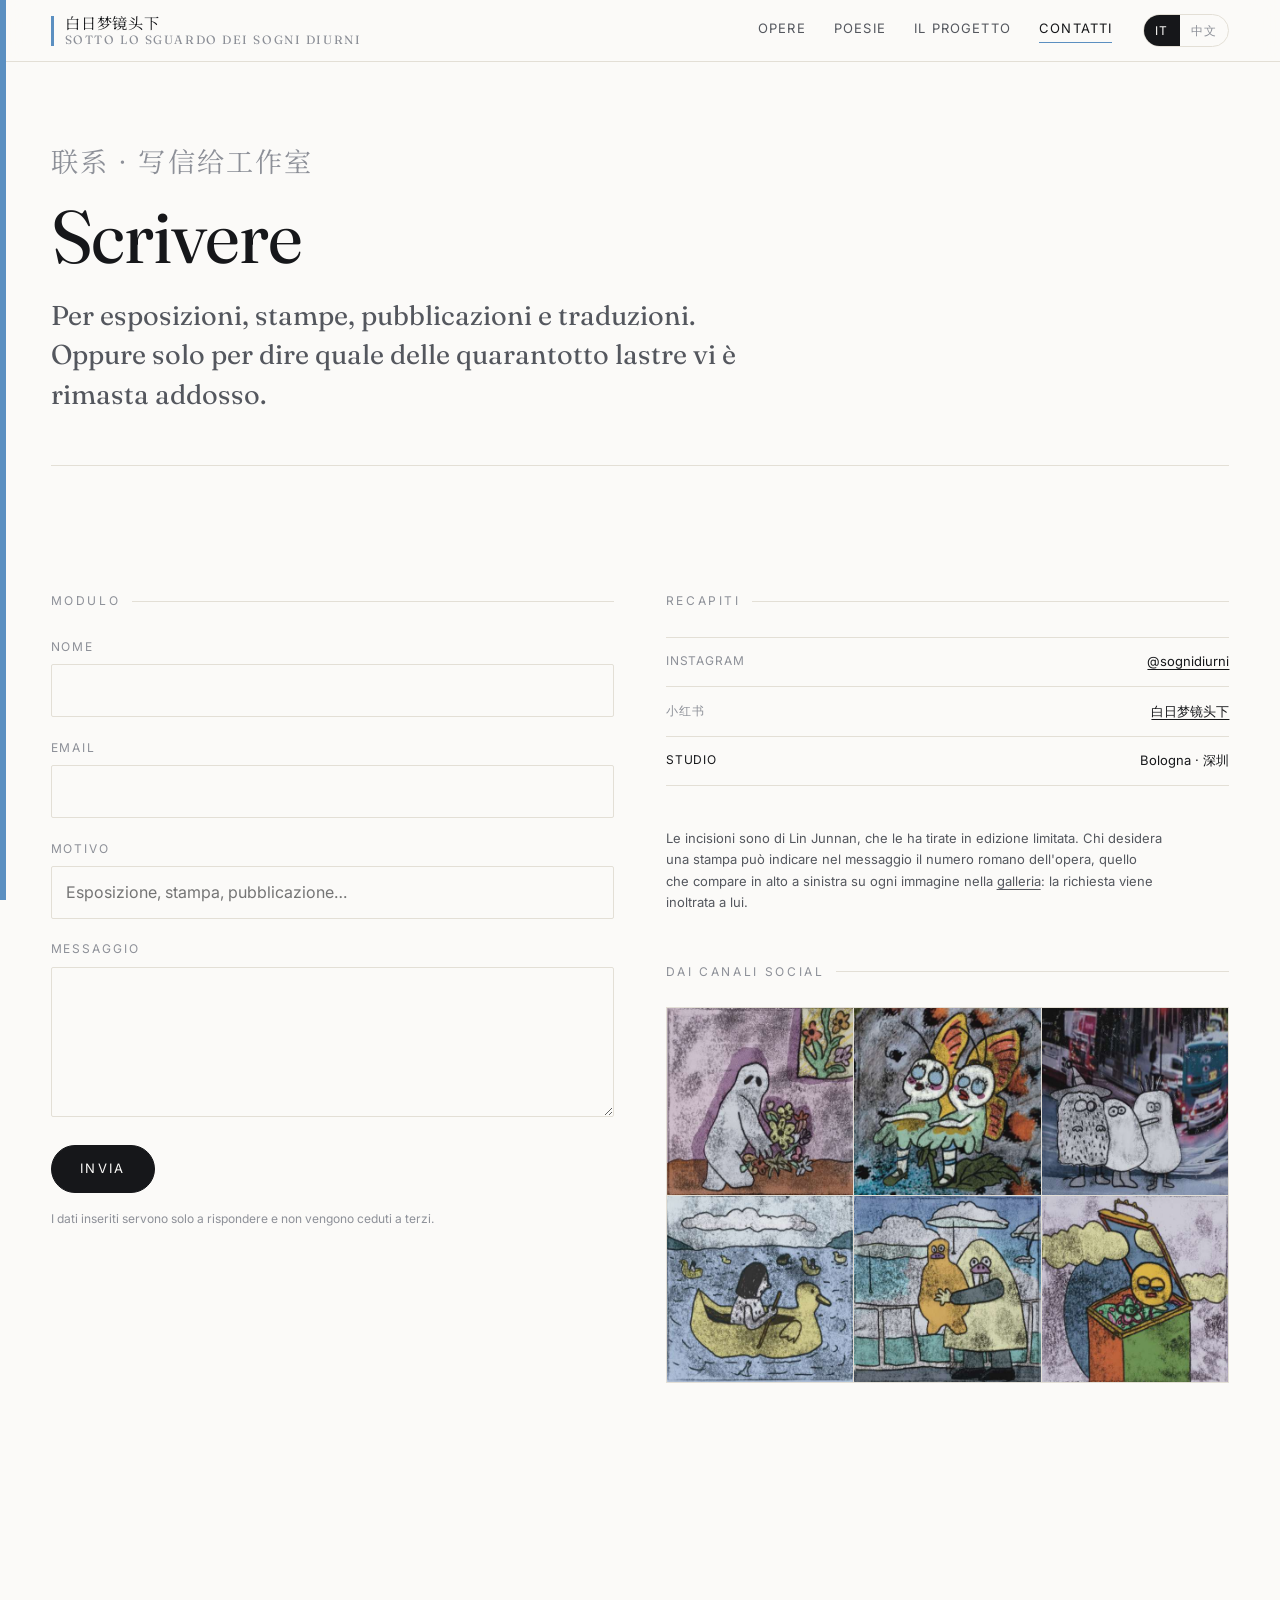
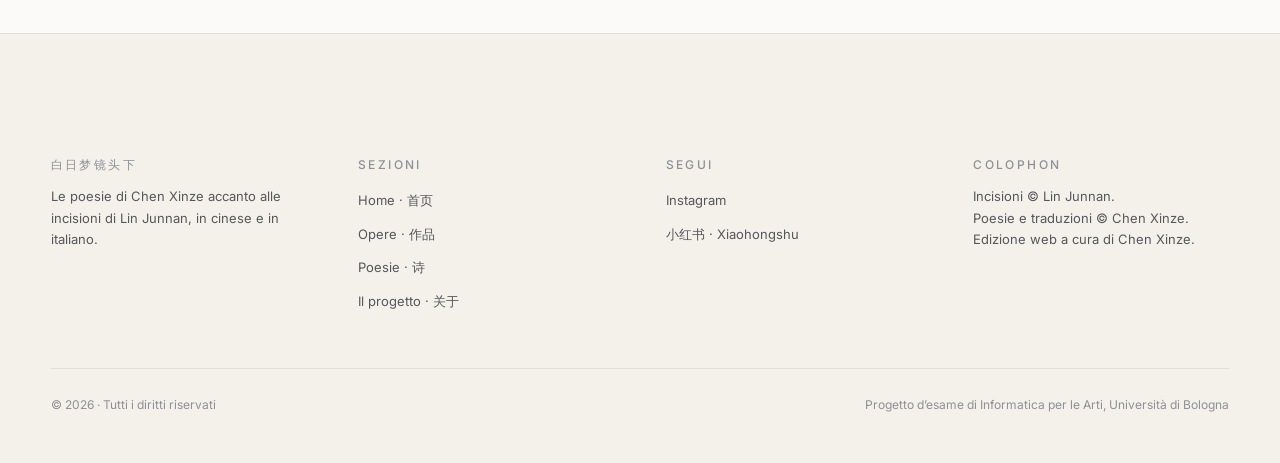
==== commit 798d2b8c: "Pubblicazione definitiva: apre il sito ai motori di ricerca Rimossi il meta robots noindex dalle cin" ====
--- a/contatti.html
+++ b/contatti.html
@@ -4,20 +4,16 @@
 <meta charset="utf-8">
 <meta name="viewport" content="width=device-width, initial-scale=1">
 
-<!-- FASE DI REVISIONE: impedisce ai motori di ricerca di indicizzare il sito.
-     DA RIMUOVERE alla pubblicazione definitiva, insieme al Disallow in robots.txt. -->
-<meta name="robots" content="noindex, nofollow">
-
 <title>Contatti, social e richieste di stampa | Sotto lo sguardo dei sogni diurni</title>
-<meta name="description" content="Come scrivere a Chen Xinze, che cura questa edizione: richieste per esposizioni, pubblicazioni e traduzioni, e inoltro delle richieste sulle stampe a Lin Junnan.">
+<meta name="description" content="Come scrivere a Chen Xinze, che cura questa edizione: richieste per esposizioni, pubblicazioni e traduzioni, e inoltro a Lin Junnan delle richieste sulle stampe.">
 <meta name="keywords" content="contatti artista, stampe d'arte, esposizione incisioni, Chen Xinze, Lin Junnan, collaborazioni editoriali">
-<link rel="canonical" href="https://youtrustshop-dot.github.io/sogni-diurni/contatti.html">
+<link rel="canonical" href="https://sognidiurni.github.io/contatti.html">
 
 <meta property="og:type" content="website">
 <meta property="og:title" content="Contatti · Sotto lo sguardo dei sogni diurni">
 <meta property="og:description" content="Scrivere per esposizioni, stampe, pubblicazioni e traduzioni.">
-<meta property="og:image" content="https://youtrustshop-dot.github.io/sogni-diurni/assets/og-cover.jpg">
-<meta property="og:url" content="https://youtrustshop-dot.github.io/sogni-diurni/contatti.html">
+<meta property="og:image" content="https://sognidiurni.github.io/assets/og-cover.jpg">
+<meta property="og:url" content="https://sognidiurni.github.io/contatti.html">
 <meta name="twitter:card" content="summary_large_image">
 
 <script type="application/ld+json">
@@ -25,12 +21,11 @@
   "@context": "https://schema.org",
   "@type": "ContactPage",
   "name": "Contatti",
-  "url": "https://youtrustshop-dot.github.io/sogni-diurni/contatti.html",
-  "isPartOf": { "@id": "https://youtrustshop-dot.github.io/sogni-diurni/#sito" },
+  "url": "https://sognidiurni.github.io/contatti.html",
+  "isPartOf": { "@id": "https://sognidiurni.github.io/#sito" },
   "mainEntity": {
     "@type": "Person",
     "name": "Chen Xinze",
-    "email": "mailto:studio@sognidiurni.example",
     "sameAs": [
       "https://www.instagram.com/",
       "https://www.xiaohongshu.com/"
@@ -133,7 +128,9 @@
     <section>
       <p class="eyebrow"><span class="i18n" lang="it">Recapiti</span><span class="i18n" lang="zh">联系方式</span></p>
       <ul class="facts">
-        <li><b>Email</b><span><a href="mailto:studio@sognidiurni.example">studio@sognidiurni.example</a></span></li>
+        <!-- RECAPITO: inserire qui l'indirizzo email reale, come
+             <li><b>Email</b><span><a href="mailto:INDIRIZZO">INDIRIZZO</a></span></li>
+             e rimettere il campo "email" nel JSON-LD qui sopra. -->
         <li><b>Instagram</b><span><a href="https://www.instagram.com/" rel="me noopener" target="_blank">@sognidiurni</a></span></li>
         <li><b>小红书</b><span><a href="https://www.xiaohongshu.com/" rel="me noopener" target="_blank">白日梦镜头下</a></span></li>
         <li><b><span class="i18n" lang="it">Studio</span><span class="i18n" lang="zh">工作室</span></b><span>Bologna · 深圳</span></li>
--- a/css/style.css
+++ b/css/style.css
@@ -444,20 +444,6 @@
 /* -------------------------------------------------------------
    07. POESIE BILINGUI
    ------------------------------------------------------------- */
-/* Avviso temporaneo: segnala che alcune traduzioni sono ancora
-   una prima stesura. Da rimuovere insieme al blocco HTML quando
-   la revisione dell'autore è completa. */
-.draft-note {
-  display: block;
-  margin-top: 1.5rem;
-  padding: 0.9rem 1.1rem;
-  border-left: 2px solid var(--spine);
-  background: var(--paper-warm);
-  font-size: var(--t-sm);
-  color: var(--ink-2);
-}
-.draft-note strong { color: var(--ink); }
-
 .poem {
   padding-block: var(--band);
   border-top: 1px solid var(--line);
